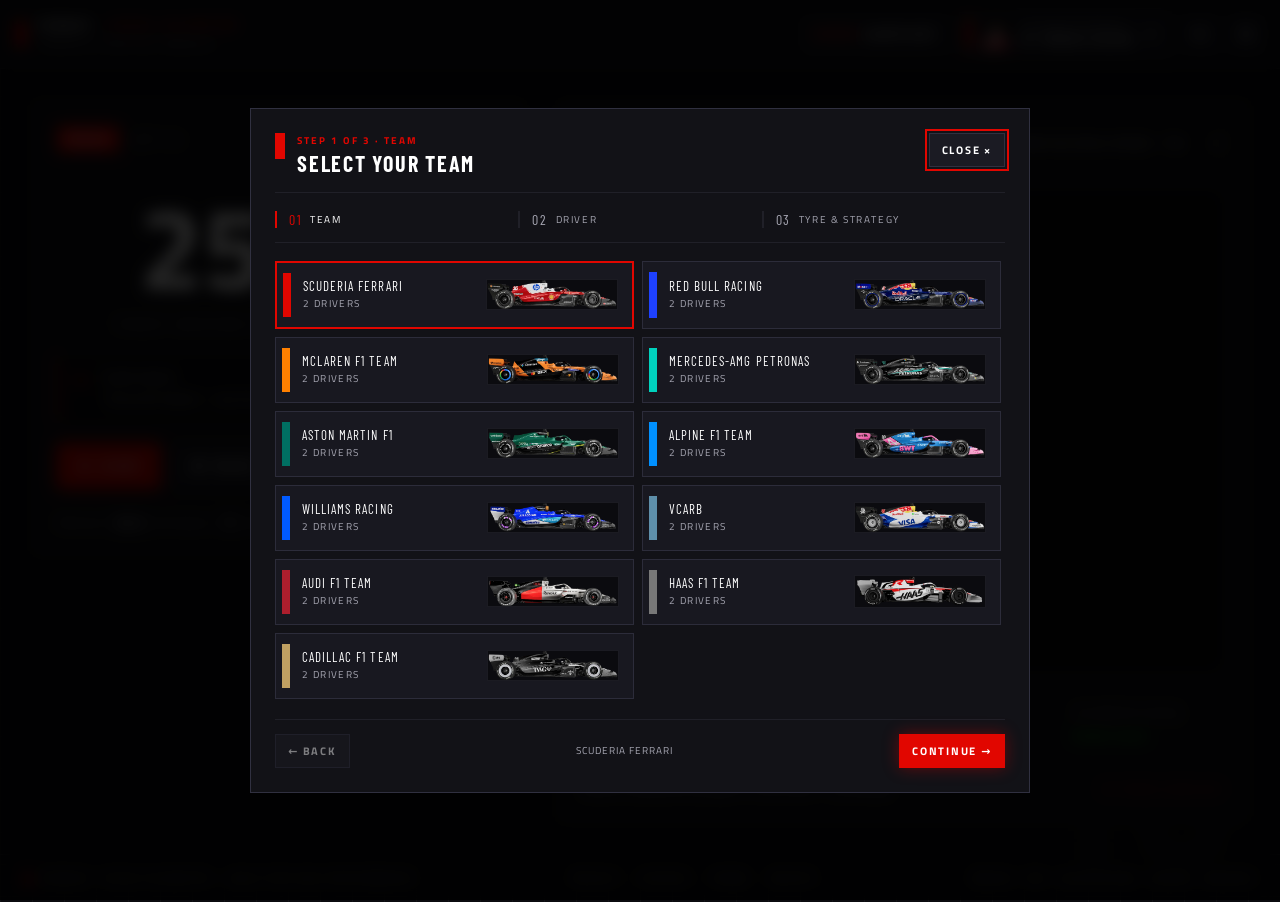
==== index.html @ 52ba5ff0 "PomoGP: F1 focus timer with real tracks, setup wizard, start lights, legal pages" ====
<!DOCTYPE html>
<html lang="en">
<head>
  <meta charset="UTF-8" />
  <meta name="viewport" content="width=device-width, initial-scale=1.0" />
  <meta name="description" content="PomoGP — Formula 1 themed Pomodoro / Focus Timer with telemetry, real circuits and team radio." />
  <meta name="theme-color" content="#0B0B0F" />
  <title>PomoGP · F1 Focus Timer</title>
  <link rel="stylesheet" href="./css/styles.css?v=7" />
  <!-- High-fidelity fallback fonts (replaced by self-hosted woff2 in /fonts when present) -->
  <link rel="preconnect" href="https://fonts.googleapis.com" />
  <link rel="preconnect" href="https://fonts.gstatic.com" crossorigin />
  <link href="https://fonts.googleapis.com/css2?family=Barlow+Condensed:wght@400;600;700&family=Titillium+Web:wght@400;600;700&display=swap" rel="stylesheet" />
</head>
<body>
  <a class="skip-link" href="#timer-display">Skip to timer</a>
  <p class="sr-only" role="status" aria-live="polite" id="live-region">Ready. Focus phase, lap 1.</p>

  <!-- ═══ PIT WALL · top bar ═══ -->
  <header class="topbar">
    <div class="brand">
      <span class="brand-bar" aria-hidden="true"></span>
      <div>
        <h1 class="wordmark">PomoGP <span aria-hidden="true">·</span> <span class="wordmark-accent">Focus Telemetry</span></h1>
        <p class="brand-sub">Timing &amp; strategy module</p>
      </div>
    </div>
    <div class="topbar-actions">
      <button id="trigger-lights-btn" class="lights-btn" title="F1 start lights sequence">
        <span class="lights-mini" aria-hidden="true"><i></i><i></i><i></i><i></i><i></i></span>
        Lights out
      </button>
      <!-- Driver chip: number, name, team -->
      <button id="open-driver-modal" class="driver-chip" title="Change setup (team, driver, tyre)" aria-haspopup="dialog">
        <span id="driver-badge-color" class="driver-chip-bar" aria-hidden="true"></span>
        <span class="driver-chip-text">
          <span id="chip-team" class="driver-chip-team">Scuderia Ferrari</span>
          <span id="chip-name" class="driver-chip-name">16 · Charles Leclerc</span>
        </span>
        <svg class="icon" viewBox="0 0 24 24" fill="none" stroke="currentColor" aria-hidden="true"><path stroke-linecap="round" stroke-linejoin="round" stroke-width="2" d="M19 9l-7 7-7-7"/></svg>
      </button>
      <button id="toggle-audio-btn" class="icon-btn" title="Sound on/off" aria-label="Toggle sound" aria-pressed="false">
        <svg id="audio-icon-on" class="icon hidden" viewBox="0 0 24 24" fill="currentColor" aria-hidden="true"><path d="M3 9v6h4l5 5V4L7 9H3zm13.5 3a4.5 4.5 0 00-2.5-4.03v8.05A4.5 4.5 0 0016.5 12zM14 3.23v2.06c2.89.86 5 3.54 5 6.71s-2.11 5.85-5 6.71v2.06c4.01-.91 7-4.49 7-8.77s-2.99-7.86-7-8.77z"/></svg>
        <svg id="audio-icon-off" class="icon" viewBox="0 0 24 24" fill="currentColor" aria-hidden="true"><path d="M16.5 12a4.5 4.5 0 00-2.5-4.03v2.21l2.45 2.45c.03-.2.05-.41.05-.63zm2.5 0c0 .94-.2 1.82-.54 2.64l1.51 1.51C20.63 14.91 21 13.5 21 12c0-4.28-2.99-7.86-7-8.77v2.06c2.89.86 5 3.54 5 6.71zM4.27 3L3 4.27 7.73 9H3v6h4l5 5v-6.73l4.25 4.25c-.67.52-1.42.93-2.25 1.18v2.06c1.38-.31 2.63-.95 3.69-1.81L19.73 21 21 19.73l-9-9L4.27 3zM12 4L9.91 6.09 12 8.18V4z"/></svg>
      </button>
      <button id="toggle-settings-btn" class="icon-btn" title="Settings" aria-label="Show or hide settings" aria-expanded="false">
        <svg class="icon" viewBox="0 0 24 24" fill="none" stroke="currentColor" aria-hidden="true"><path stroke-linecap="round" stroke-linejoin="round" stroke-width="2" d="M10.325 4.317c.426-1.756 2.924-1.756 3.35 0a1.724 1.724 0 002.573 1.066c1.543-.94 3.31.826 2.37 2.37a1.724 1.724 0 001.065 2.572c1.756.426 1.756 2.924 0 3.35a1.724 1.724 0 00-1.066 2.573c.94 1.543-.826 3.31-2.37 2.37a1.724 1.724 0 00-2.572 1.065c-.426 1.756-2.924 1.756-3.35 0a1.724 1.724 0 00-2.573-1.066c-1.543.94-3.31-.826-2.37-2.37a1.724 1.724 0 00-1.065-2.572c-1.756-.426-1.756-2.924 0-3.35a1.724 1.724 0 001.066-2.573c-.94-1.543.826-3.31 2.37-2.37.996.608 2.296.07 2.572-1.065z"/><path stroke-linecap="round" stroke-linejoin="round" stroke-width="2" d="M15 12a3 3 0 11-6 0 3 3 0 016 0z"/></svg>
      </button>
    </div>
  </header>

  <!-- ═══ Layout: 2 columns desktop, stacked on mobile ═══ -->
  <main class="layout">
    <div id="watermark-number" class="watermark" aria-hidden="true">16</div>

    <!-- ── LEFT: timer ── -->
    <section class="col-timer" aria-label="Pomodoro timer">
      <div class="card timer-card">
        <div class="timer-status">
          <div class="status-left">
            <span id="phase-badge" class="phase-badge phase-focus">Focus</span>
            <span id="lap-counter" class="lap-counter">Lap 1/4</span>
          </div>
          <div class="sectors" aria-label="Track sectors">
            <span id="sec-1" class="sector">S1</span>
            <span id="sec-2" class="sector">S2</span>
            <span id="sec-3" class="sector">S3</span>
          </div>
        </div>

        <div class="countdown-wrap">
          <!-- tabular-nums: fixed-width digits, no jitter -->
          <div id="timer-display" class="countdown" role="timer" aria-label="Time remaining" tabindex="0">25:00</div>
          <p id="session-target-desc" class="target-desc">Target: maximum concentration on track</p>
        </div>

        <div class="team-radio" aria-live="polite">
          <svg class="icon icon-pulse" viewBox="0 0 24 24" fill="none" stroke="currentColor" aria-hidden="true"><path stroke-linecap="round" stroke-linejoin="round" stroke-width="2" d="M19 11a7 7 0 01-7 7m0 0a7 7 0 01-7-7m7 7v4m0 0H8m4 0h4m-4-8a3 3 0 100-6 3 3 0 000 6z"/></svg>
          <div>
            <span class="radio-label">Team radio</span>
            <p id="team-radio-text" class="radio-text">"Focus full attack — we are on plan A."</p>
          </div>
        </div>

        <div class="actions">
          <button id="btn-start" class="btn btn-primary">
            <svg class="icon" viewBox="0 0 24 24" fill="currentColor" aria-hidden="true"><path d="M8 5v14l11-7z"/></svg>
            Start
          </button>
          <button id="btn-pause" class="btn btn-ghost">
            <svg class="icon" viewBox="0 0 24 24" fill="currentColor" aria-hidden="true"><path d="M6 19h4V5H6v14zm8-14v14h4V5h-4z"/></svg>
            Pause
          </button>
          <button id="btn-reset" class="btn btn-ghost">
            <svg class="icon" viewBox="0 0 24 24" fill="none" stroke="currentColor" aria-hidden="true"><path stroke-linecap="round" stroke-linejoin="round" stroke-width="2" d="M4 4v5h.582m15.356 2A8.001 8.001 0 004.582 9m0 0H9m11 11v-5h-.581m0 0a8.003 8.003 0 01-15.357-2m15.357 2H15"/></svg>
            Reset
          </button>
          <button id="btn-skip" class="btn btn-ghost">
            <svg class="icon" viewBox="0 0 24 24" fill="none" stroke="currentColor" aria-hidden="true"><path stroke-linecap="round" stroke-linejoin="round" stroke-width="2" d="M13 5l7 7-7 7M5 5l7 7-7 7"/></svg>
            Skip
          </button>
        </div>

        <p class="shortcuts">Shortcuts: <kbd>Space</kbd> start/pause · <kbd>R</kbd> reset · <kbd>S</kbd> skip</p>
      </div>

      <!-- Settings panel -->
      <div id="settings-panel" class="card settings" hidden>
        <div class="settings-head">
          <h2 class="settings-title"><span class="dot" aria-hidden="true"></span> Strategy setup</h2>
          <button id="close-settings-btn" class="link-btn">Close ×</button>
        </div>
        <div class="settings-grid">
          <div class="field">
            <label for="cfg-focus">Focus stint (min)</label>
            <input type="number" id="cfg-focus" min="1" max="120" step="1" value="25" />
          </div>
          <div class="field">
            <label for="cfg-short">Short pit stop (min)</label>
            <input type="number" id="cfg-short" min="1" max="60" step="1" value="5" />
          </div>
          <div class="field">
            <label for="cfg-long">Long pit stop (min)</label>
            <input type="number" id="cfg-long" min="1" max="90" step="1" value="15" />
          </div>
          <div class="field">
            <label for="cfg-laps">Laps before long pit</label>
            <input type="number" id="cfg-laps" min="1" max="12" step="1" value="4" />
          </div>
        </div>
        <div class="toggles">
          <label class="toggle"><input type="checkbox" id="cfg-autostart" checked /> Auto-start next phase</label>
          <label class="toggle"><input type="checkbox" id="cfg-notifications" /> Browser notifications at phase end</label>
          <label class="toggle"><input type="checkbox" id="cfg-radio" checked /> Real pit team radio</label>
        </div>
      </div>
    </section>

    <!-- ── RIGHT: circuit ── -->
    <section class="col-track" aria-label="Circuit map">
      <div class="card track-card">
        <div class="track-toolbar">
          <p class="telemetry-label"><span class="pulse-dot" aria-hidden="true"></span> GPS telemetry tracker</p>
          <div class="track-select-wrap">
            <label for="circuit-selector">Track</label>
            <select id="circuit-selector"></select>
          </div>
        </div>

        <div class="track-stage">
          <!-- Pit stop overlay: different look from focus -->
          <div id="pit-stop-overlay" class="overlay pit-overlay" hidden>
            <p class="pit-flag">Pit lane active · tyre change &amp; fuel</p>
            <p class="pit-title">Relax &amp; rehydrate</p>
            <p class="pit-sub">The car is up on the jacks. Release the tension.</p>
            <div class="pit-bar" aria-hidden="true"><span></span></div>
          </div>
          <!-- Session finish overlay: checkered flag -->
          <div id="finish-overlay" class="overlay finish-overlay" hidden role="alert">
            <div class="checker" aria-hidden="true"></div>
            <p class="finish-title">P1 · Session complete</p>
            <p class="finish-sub">Qualifying pace. Next stint whenever you're ready.</p>
            <button id="btn-close-finish" class="btn btn-light">Next session</button>
          </div>

          <svg id="circuit-svg" viewBox="0 0 1000 600" role="img" aria-label="Circuit map with progress">
            <defs>
              <pattern id="checkered-finish" width="12" height="12" patternUnits="userSpaceOnUse">
                <rect width="6" height="6" fill="#fff"/><rect x="6" width="6" height="6" fill="#000"/>
                <rect y="6" width="6" height="6" fill="#000"/><rect x="6" y="6" width="6" height="6" fill="#fff"/>
              </pattern>
            </defs>
            <!-- White base, red glow (filter-free), red progress on top -->
            <path id="track-base" d="" stroke="#fff" stroke-width="14" stroke-linecap="round" stroke-linejoin="round" opacity="0.3" fill="none"/>
            <path id="track-glow" d="" stroke="#E10600" stroke-width="26" stroke-linecap="round" stroke-linejoin="round" fill="none" opacity="0.22"/>
            <path id="track-progress" class="track-active" d="" stroke="#E10600" stroke-width="14" stroke-linecap="round" stroke-linejoin="round" fill="none"/>
            <!-- Sector ticks at 1/3 and 2/3 + start -->
            <g id="sector-ticks" stroke="#8E8E9B" stroke-width="4" stroke-linecap="round">
              <line id="tick-s1" x1="0" y1="0" x2="0" y2="0"/>
              <line id="tick-s2" x1="0" y1="0" x2="0" y2="0"/>
            </g>
            <circle id="finish-anchor" r="10" fill="url(#checkered-finish)" stroke="#fff" stroke-width="2" cx="0" cy="0"/>
            <!-- Car: head of the red part via getPointAtLength -->
            <g id="car-marker">
              <circle id="car-dot-outer" r="13" fill="#E10600" opacity="0.35"/>
              <circle id="car-dot-core" class="car-dot" r="7" fill="#fff" stroke="#E10600" stroke-width="3"/>
            </g>
          </svg>
        </div>

        <dl class="track-stats">
          <div><dt>Circuit</dt><dd id="stat-track-name">Monza</dd></div>
          <div><dt>Country / length</dt><dd id="stat-track-meta">—</dd></div>
          <div><dt>Lap progress</dt><dd id="stat-completion">0.0%</dd></div>
          <div><dt>Telemetry status</dt><dd id="stat-delta" class="status-ok">Green track</dd></div>
        </dl>
        <p class="sr-only" id="sr-progress" role="status">Completion 0 percent</p>

        <p class="dataset-note"><span>Dataset: real geometry bacinger/f1-circuits (MIT) — see README</span><span class="dataset-flag">FIA timing compliant</span></p>
      </div>
    </section>
  </main>

  <footer class="footer">
    <p><span class="dot" aria-hidden="true"></span> PomoGP · Focus telemetry — built for high performance</p>
    <p class="footer-links">
      <a href="./privacy.html">Privacy</a> ·
      <a href="./cookies.html">Cookies</a> ·
      <a href="./terms.html">Terms</a> ·
      <a href="./credits.html">Credits</a>
    </p>
    <p class="footer-tracks">Monza · Spa · Silverstone · Suzuka · Monaco</p>
  </footer>

  <!-- ═══ F1 START LIGHTS gantry (auto-closes on lights out) ═══ -->
  <div id="lights-overlay" class="lights-overlay" hidden role="alertdialog" aria-label="Formula 1 start lights sequence">
    <div class="lights-box">
      <div class="lights-topbar">
        <p><span class="pulse-dot" aria-hidden="true"></span> FIA start procedure · sequence in progress</p>
        <p class="lights-live">Grid formation locked</p>
      </div>
      <p class="lights-eyebrow">Standby for grid lights</p>
      <h2 id="lights-heading" class="lights-heading">Get ready for the start</h2>
      <div class="lights-gantry">
        <div class="lights-row" id="lights-row"></div>
        <div class="lights-meta">
          <span id="lights-counter">Grid lights: 0 / 5 on</span>
          <span>Race telemetry director</span>
        </div>
      </div>
      <p id="lights-banner" class="lights-banner" hidden>Lights out and away we go!</p>
      <div class="lights-actions">
        <button id="btn-lights-skip" class="btn btn-ghost btn-sm">Instant start (skip)</button>
        <button id="btn-lights-abort" class="btn btn-ghost btn-sm">Abort (ESC)</button>
      </div>
    </div>
  </div>

  <!-- ═══ SETUP WIZARD · first run (Team → Driver → Tyre & Strategy) ═══ -->
  <dialog id="setup-modal" class="setup-modal" aria-labelledby="setup-title">
    <div class="modal-box setup-box">
      <div class="modal-head">
        <div class="modal-heading">
          <span class="brand-bar" aria-hidden="true"></span>
          <div>
            <p class="modal-eyebrow" id="setup-step-label">Step 1 of 3 · Team</p>
            <h2 id="setup-title" class="modal-title">Select your team</h2>
          </div>
        </div>
        <button id="setup-close" class="btn btn-ghost btn-sm">Close ×</button>
      </div>

      <ol class="setup-steps" aria-label="Setup progress">
        <li data-dot="1" class="current"><span>01</span> Team</li>
        <li data-dot="2"><span>02</span> Driver</li>
        <li data-dot="3"><span>03</span> Tyre &amp; strategy</li>
      </ol>

      <!-- STEP 1 · TEAM -->
      <section data-panel="1" aria-label="Select team">
        <div id="teams-grid" class="teams-grid"></div>
      </section>

      <!-- STEP 2 · DRIVER (horizontal slideshow) -->
      <section data-panel="2" aria-label="Select driver" hidden>
        <p class="panel-hint" id="driver-team-hint">Scuderia Ferrari</p>
        <div class="carousel-wrap">
          <button id="car-prev" class="car-nav" aria-label="Previous driver">‹</button>
          <div id="driver-carousel" class="carousel"></div>
          <button id="car-next" class="car-nav" aria-label="Next driver">›</button>
        </div>
      </section>

      <!-- STEP 3 · TYRE COMPOUND + STRATEGY -->
      <section data-panel="3" aria-label="Select tyre compound and strategy" hidden>
        <p class="panel-hint">Tyre compound — select your focus intensity</p>
        <div class="compounds" id="compound-grid" role="radiogroup" aria-label="Tyre compound">
          <button class="compound-card" data-compound="soft" role="radio" aria-checked="false">
            <svg class="tyre-svg" viewBox="0 0 120 120" aria-hidden="true">
              <circle cx="60" cy="60" r="55" fill="#141419" stroke="#2c2c36" stroke-width="2"/>
              <circle cx="60" cy="60" r="47" fill="none" stroke="#2a2a33" stroke-width="5" stroke-dasharray="3 4"/>
              <circle cx="60" cy="60" r="38" fill="none" stroke="#E8002D" stroke-width="7"/>
              <circle cx="60" cy="60" r="27" fill="#0b0b0f" stroke="#3d3d48" stroke-width="3"/>
              <g stroke="#3d3d48" stroke-width="4" stroke-linecap="round">
                <line x1="60" y1="38" x2="60" y2="48"/><line x1="60" y1="72" x2="60" y2="82"/>
                <line x1="38" y1="60" x2="48" y2="60"/><line x1="72" y1="60" x2="82" y2="60"/>
              </g>
              <circle cx="60" cy="60" r="7" fill="#1c1c22" stroke="#55555f" stroke-width="2"/>
            </svg>
            <span class="compound-code">S</span>
            <span class="compound-name">Soft</span>
            <span class="compound-spec">15 min focus · 3 min break</span>
            <span class="compound-desc">High grip, burns fast</span>
          </button>
          <button class="compound-card" data-compound="medium" role="radio" aria-checked="false">
            <svg class="tyre-svg" viewBox="0 0 120 120" aria-hidden="true">
              <circle cx="60" cy="60" r="55" fill="#141419" stroke="#2c2c36" stroke-width="2"/>
              <circle cx="60" cy="60" r="47" fill="none" stroke="#2a2a33" stroke-width="5" stroke-dasharray="3 4"/>
              <circle cx="60" cy="60" r="38" fill="none" stroke="#FFD200" stroke-width="7"/>
              <circle cx="60" cy="60" r="27" fill="#0b0b0f" stroke="#3d3d48" stroke-width="3"/>
              <g stroke="#3d3d48" stroke-width="4" stroke-linecap="round">
                <line x1="60" y1="38" x2="60" y2="48"/><line x1="60" y1="72" x2="60" y2="82"/>
                <line x1="38" y1="60" x2="48" y2="60"/><line x1="72" y1="60" x2="82" y2="60"/>
              </g>
              <circle cx="60" cy="60" r="7" fill="#1c1c22" stroke="#55555f" stroke-width="2"/>
            </svg>
            <span class="compound-code">M</span>
            <span class="compound-name">Medium</span>
            <span class="compound-spec">25 min focus · 5 min break</span>
            <span class="compound-desc">Balanced performance</span>
          </button>
          <button class="compound-card" data-compound="hard" role="radio" aria-checked="false">
            <svg class="tyre-svg" viewBox="0 0 120 120" aria-hidden="true">
              <circle cx="60" cy="60" r="55" fill="#141419" stroke="#2c2c36" stroke-width="2"/>
              <circle cx="60" cy="60" r="47" fill="none" stroke="#2a2a33" stroke-width="5" stroke-dasharray="3 4"/>
              <circle cx="60" cy="60" r="38" fill="none" stroke="#FFFFFF" stroke-width="7"/>
              <circle cx="60" cy="60" r="27" fill="#0b0b0f" stroke="#3d3d48" stroke-width="3"/>
              <g stroke="#3d3d48" stroke-width="4" stroke-linecap="round">
                <line x1="60" y1="38" x2="60" y2="48"/><line x1="60" y1="72" x2="60" y2="82"/>
                <line x1="38" y1="60" x2="48" y2="60"/><line x1="72" y1="60" x2="82" y2="60"/>
              </g>
              <circle cx="60" cy="60" r="7" fill="#1c1c22" stroke="#55555f" stroke-width="2"/>
            </svg>
            <span class="compound-code">H</span>
            <span class="compound-name">Hard</span>
            <span class="compound-spec">45 min focus · 10 min break</span>
            <span class="compound-desc">Built for the long race</span>
          </button>
          <button class="compound-card compound-custom" data-compound="custom" role="radio" aria-checked="false">
            <span class="compound-code">C</span>
            <span class="compound-name">Custom</span>
            <span class="compound-spec">Your own timings</span>
            <span class="compound-desc">Open the garage popup</span>
          </button>
        </div>

        <fieldset id="custom-fields" class="custom-fields" hidden>
          <legend>Custom timings (minutes)</legend>
          <div class="field"><label for="sw-cfocus">Focus</label><input type="number" id="sw-cfocus" min="1" max="180" value="25" /></div>
          <div class="field"><label for="sw-cshort">Short pit</label><input type="number" id="sw-cshort" min="1" max="60" value="5" /></div>
          <div class="field"><label for="sw-clong">Long pit</label><input type="number" id="sw-clong" min="1" max="90" value="15" /></div>
        </fieldset>

        <fieldset class="strategy-fields">
          <legend>Race strategy — laps &amp; pits, as many as you want</legend>
          <div class="field"><label for="sw-laps">Laps before long pit</label><input type="number" id="sw-laps" min="1" max="12" value="4" /></div>
          <div class="field"><label for="sw-short">Short pit (min)</label><input type="number" id="sw-short" min="1" max="60" value="5" /></div>
          <div class="field"><label for="sw-long">Long pit (min)</label><input type="number" id="sw-long" min="1" max="90" value="15" /></div>
        </fieldset>
      </section>

      <div class="setup-foot">
        <button id="setup-back" class="btn btn-ghost btn-sm" disabled>← Back</button>
        <span class="setup-foot-hint" id="setup-hint">Pick a team to continue</span>
        <button id="setup-next" class="btn btn-primary btn-sm" disabled>Continue →</button>
      </div>
    </div>
  </dialog>

  <script src="./js/app.js?v=12" defer></script>
</body>
</html>
---- css/styles.css ----
/* ══════════════════════════════════════════════════════════════
   PomoGP · Design System
   Font F1 ufficiale:  "Formula1 Display" (f1experiences.com)
   Font Ferrari:       "FerrariSans" (ferrari.com)
   Entrambi self-hosted in /fonts (woff2, font-display: swap).
   Sotto: fallback Titillium Web / Barlow Condensed / system-ui.
   ══════════════════════════════════════════════════════════════ */
@font-face {
  font-family: 'Formula1 Display';
  src: url('../fonts/Formula1-Display-Regular.woff2') format('woff2');
  font-weight: 400; font-style: normal; font-display: swap;
}
@font-face {
  font-family: 'Formula1 Display';
  src: url('../fonts/Formula1-Display-Bold.woff2') format('woff2');
  font-weight: 700; font-style: normal; font-display: swap;
}
@font-face {
  font-family: 'FerrariSans';
  src: url('../fonts/FerrariSans-Regular.woff2') format('woff2');
  font-weight: 400; font-style: normal; font-display: swap;
}
@font-face {
  font-family: 'FerrariSans';
  src: url('../fonts/FerrariSans-Medium.woff2') format('woff2');
  font-weight: 500; font-style: normal; font-display: swap;
}

:root {
  --f1-red: #E10600;
  --rosso-corsa: #DA291C;
  --void: #0B0B0F;
  --night: #121217;
  --graphite: #202028;
  --graphite-2: #303040;
  --line: #282834;
  --text: #FFFFFF;
  --dim: #A7A7B3; /* schiarito rispetto a #8E8E9B per contrasto AA su #121217 */
  --pit-yellow: #FFF500;
  --sector-green: #00E700;
  --font-f1: 'Formula1 Display', 'Titillium Web', 'Barlow Condensed', system-ui, sans-serif;
  --font-ferrari: 'FerrariSans', 'Barlow Condensed', -apple-system, 'Segoe UI', sans-serif;
  --font-nums: 'Formula1 Display', 'Titillium Web', ui-monospace, 'SF Mono', Menlo, monospace;
  --radius: 0px; /* geometria netta Ferrari: tutto a 0px */
  --t: 220ms;
}

* { box-sizing: border-box; }
html { -webkit-text-size-adjust: 100%; }
body {
  margin: 0;
  background: var(--void);
  background-image:
    linear-gradient(to right, rgba(255,255,255,.028) 1px, transparent 1px),
    linear-gradient(to bottom, rgba(255,255,255,.028) 1px, transparent 1px);
  background-size: 32px 32px;
  color: var(--text);
  font-family: var(--font-f1);
  letter-spacing: .04em;
  min-height: 100vh;
  display: flex;
  flex-direction: column;
}
::selection { background: var(--f1-red); color: #fff; }

.sr-only {
  position: absolute; width: 1px; height: 1px; padding: 0; margin: -1px;
  overflow: hidden; clip: rect(0 0 0 0); white-space: nowrap; border: 0;
}
.skip-link {
  position: absolute; left: 12px; top: -48px; z-index: 100;
  background: var(--f1-red); color: #fff; padding: 10px 16px;
  font-size: 12px; text-transform: uppercase; letter-spacing: .12em; text-decoration: none;
  transition: top var(--t);
}
.skip-link:focus { top: 12px; }
.hidden { display: none !important; }
.icon { width: 16px; height: 16px; flex: none; }
.icon-pulse { color: var(--f1-red); animation: pulse 1.6s ease-in-out infinite; }
@keyframes pulse { 50% { opacity: .35; } }

/* ── Topbar ── */
.topbar {
  position: sticky; top: 0; z-index: 30;
  display: flex; align-items: center; justify-content: space-between; gap: 12px;
  padding: 12px 16px;
  background: rgba(18,18,23,.92);
  backdrop-filter: blur(8px);
  border-bottom: 1px solid var(--graphite);
}
.brand { display: flex; align-items: center; gap: 12px; }
.brand-bar { display: block; width: 10px; height: 26px; background: var(--f1-red); }
.wordmark {
  margin: 0; font-family: var(--font-ferrari); font-weight: 500;
  font-size: 14px; letter-spacing: .2em; text-transform: uppercase;
}
.wordmark-accent { color: var(--f1-red); }
.brand-sub { margin: 2px 0 0; font-size: 10px; letter-spacing: .22em; text-transform: uppercase; color: var(--dim); }
.topbar-actions { display: flex; align-items: center; gap: 10px; }

/* Chip pilota */
.driver-chip {
  display: flex; align-items: center; gap: 10px;
  background: #181820; border: 1px solid var(--graphite-2); border-radius: var(--radius);
  color: var(--text); padding: 6px 12px 6px 6px; cursor: pointer;
  transition: border-color var(--t), background var(--t);
  font-family: inherit;
}
.driver-chip:hover { border-color: var(--f1-red); background: var(--graphite); }
.driver-chip-bar { width: 6px; height: 30px; background: var(--f1-red); }
.driver-chip-text { display: flex; flex-direction: column; align-items: flex-start; line-height: 1.25; }
.driver-chip-team { font-size: 9px; letter-spacing: .18em; text-transform: uppercase; color: var(--dim); }
.driver-chip-name { font-family: var(--font-ferrari); font-size: 12px; font-weight: 500; letter-spacing: .1em; text-transform: uppercase; }

.icon-btn {
  display: inline-flex; align-items: center; justify-content: center;
  width: 36px; height: 36px;
  background: #181820; border: 1px solid var(--graphite-2); border-radius: var(--radius);
  color: var(--dim); cursor: pointer;
  transition: color var(--t), background var(--t), border-color var(--t);
}
.icon-btn:hover { color: #fff; background: var(--graphite); border-color: var(--f1-red); }

/* ── Layout 2 colonne ── */
.layout {
  position: relative;
  width: 100%; max-width: 1600px; margin: 0 auto;
  padding: 16px;
  display: grid; grid-template-columns: 1fr; gap: 24px;
  align-items: start; flex: 1;
}
@media (min-width: 1024px) {
  .layout { grid-template-columns: 5fr 7fr; padding: 32px; gap: 32px; }
}
@media (max-width: 767px) {
  .col-timer { order: 1; } .col-track { order: 2; }
  .countdown { font-size: clamp(64px, 22vw, 96px) !important; }
}

/* Filigrana numero pilota */
.watermark {
  position: fixed; right: 40px; bottom: 8px; z-index: 0;
  font-family: var(--font-ferrari); font-weight: 500;
  font-size: clamp(140px, 22vw, 280px); line-height: 1;
  color: rgba(255,255,255,.032); user-select: none; pointer-events: none;
}

.col-timer, .col-track { display: flex; flex-direction: column; gap: 24px; z-index: 1; min-width: 0; }

.card {
  background: var(--night);
  border: 1px solid var(--graphite);
  border-radius: var(--radius);
  padding: 24px;
}

/* ── Timer ── */
.timer-status {
  display: flex; align-items: center; justify-content: space-between; gap: 12px; flex-wrap: wrap;
  border-bottom: 1px solid var(--graphite);
  padding-bottom: 16px; margin-bottom: 8px;
}
.status-left { display: flex; align-items: center; gap: 12px; }
.phase-badge {
  font-size: 11px; font-weight: 700; letter-spacing: .18em; text-transform: uppercase;
  padding: 5px 10px; border-radius: var(--radius);
  background: var(--f1-red); color: #fff;
}
.phase-badge.phase-pit { background: var(--pit-yellow); color: #000; }
.lap-counter { font-size: 11px; letter-spacing: .18em; color: var(--dim); text-transform: uppercase; }
.sectors { display: flex; gap: 6px; }
.sector {
  font-size: 10px; font-weight: 700; padding: 3px 8px;
  background: var(--graphite); color: var(--dim);
  clip-path: polygon(0 0, calc(100% - 7px) 0, 100% 100%, 0 100%);
  transition: background var(--t), color var(--t);
}
.sector.lit { background: var(--sector-green); color: #000; }

.countdown-wrap { text-align: center; padding: 12px 0 4px; }
.countdown {
  font-family: var(--font-nums);
  font-variant-numeric: tabular-nums; /* larghezza fissa: niente saltelli */
  font-size: clamp(72px, 9vw, 132px);
  font-weight: 700; line-height: 1; letter-spacing: -.01em;
  user-select: none;
}
.target-desc { margin: 12px 0 0; font-size: 11px; letter-spacing: .25em; text-transform: uppercase; color: var(--dim); }

.team-radio {
  display: flex; gap: 12px; align-items: flex-start;
  background: var(--void); border-left: 2px solid var(--f1-red);
  padding: 14px; margin-top: 20px;
}
.radio-label { display: block; font-size: 10px; font-weight: 700; letter-spacing: .2em; text-transform: uppercase; color: var(--dim); }
.radio-text { margin: 4px 0 0; font-size: 12px; font-style: italic; color: #D8D8DE; }

.actions { display: grid; grid-template-columns: 1fr 1fr; gap: 10px; margin-top: 22px; }
@media (min-width: 560px) { .actions { grid-template-columns: repeat(4, 1fr); } }
.btn {
  display: inline-flex; align-items: center; justify-content: center; gap: 8px;
  font-family: var(--font-f1); font-size: 11px; font-weight: 700;
  letter-spacing: .16em; text-transform: uppercase;
  padding: 13px 12px; border-radius: var(--radius); cursor: pointer;
  border: 1px solid transparent;
  transition: background var(--t), color var(--t), border-color var(--t), transform 120ms;
}
.btn:active { transform: scale(.96); }
.btn-primary { background: var(--f1-red); color: #fff; box-shadow: 0 0 16px rgba(225,6,0,.38); grid-column: span 2; }
@media (min-width: 560px) { .btn-primary { grid-column: span 1; } }
.btn-primary:hover { background: #B50500; }
.btn-ghost { background: #1B1B23; color: var(--text); border-color: var(--graphite-2); }
.btn-ghost:hover { background: #262633; border-color: var(--f1-red); }
.btn-light { background: #fff; color: #000; }
.btn-light:hover { background: var(--f1-red); color: #fff; }
.btn-sm { padding: 8px 12px; }
.btn[disabled] { opacity: .45; cursor: not-allowed; }
.link-btn { background: none; border: 0; color: var(--dim); font: inherit; font-size: 11px; letter-spacing: .14em; text-transform: uppercase; cursor: pointer; }
.link-btn:hover { color: #fff; }
.shortcuts { margin: 14px 0 0; padding-top: 12px; border-top: 1px solid var(--graphite); font-size: 10px; letter-spacing: .08em; color: var(--dim); }
kbd { background: var(--graphite); color: #fff; padding: 2px 6px; font-family: inherit; border-radius: 2px; }

/* ── Settings ── */
.settings-head { display: flex; align-items: center; justify-content: space-between; border-bottom: 1px solid var(--graphite); padding-bottom: 12px; margin-bottom: 16px; }
.settings-title { margin: 0; font-family: var(--font-ferrari); font-size: 12px; letter-spacing: .18em; text-transform: uppercase; display: flex; align-items: center; gap: 8px; }
.dot { width: 8px; height: 8px; background: var(--f1-red); display: inline-block; }
.settings-grid { display: grid; grid-template-columns: 1fr 1fr; gap: 14px; }
.field label { display: block; font-size: 10px; letter-spacing: .14em; text-transform: uppercase; color: var(--dim); margin-bottom: 6px; }
.field input {
  width: 100%; background: var(--void); border: 1px solid var(--graphite-2);
  color: #fff; padding: 9px 10px; font: inherit; font-size: 14px; border-radius: var(--radius);
}
.field input:focus-visible { outline: 2px solid var(--f1-red); outline-offset: 1px; border-color: var(--f1-red); }
.toggles { display: flex; flex-direction: column; gap: 10px; margin-top: 16px; padding-top: 14px; border-top: 1px solid var(--graphite); }
.toggle { display: flex; align-items: center; gap: 10px; font-size: 12px; color: var(--dim); cursor: pointer; }
.toggle:hover { color: #fff; }
.toggle input { accent-color: var(--f1-red); width: 16px; height: 16px; }

/* ── Track ── */
.track-toolbar { display: flex; align-items: center; justify-content: space-between; gap: 12px; flex-wrap: wrap; border-bottom: 1px solid var(--graphite); padding-bottom: 14px; margin-bottom: 16px; }
.telemetry-label { margin: 0; font-size: 11px; letter-spacing: .16em; text-transform: uppercase; color: var(--dim); display: flex; align-items: center; gap: 8px; }
.pulse-dot { width: 8px; height: 8px; border-radius: 50%; background: var(--sector-green); animation: pulse 1.6s infinite; }
.track-select-wrap { display: flex; align-items: center; gap: 8px; font-size: 11px; color: var(--dim); text-transform: uppercase; letter-spacing: .1em; }
select {
  background: var(--void); color: #fff; border: 1px solid var(--graphite-2);
  font: inherit; font-size: 11px; letter-spacing: .06em; text-transform: uppercase;
  padding: 7px 10px; border-radius: var(--radius); cursor: pointer; max-width: 260px;
}
select:hover { border-color: var(--f1-red); }

.track-stage { position: relative; background: #070709; border: 1px solid #1B1B22; aspect-ratio: 4/3; max-height: 480px; display: flex; }
#circuit-svg { width: 100%; height: 100%; transform: translateZ(0); }
.track-active {
  /* NIENTE filter/transition qui: a 60fps costano più del rendering stesso.
     Il glow è un secondo path senza filtri (vedi #track-glow). */
  filter: none;
}
.car-dot { filter: drop-shadow(0 0 6px rgba(225, 6, 0, 0.8)); }
#finish-anchor { transition: cx var(--t), cy var(--t); }

.overlay { position: absolute; inset: 0; z-index: 5; display: flex; flex-direction: column; align-items: center; justify-content: center; gap: 10px; text-align: center; padding: 24px; }
.overlay[hidden] { display: none !important; }
.pit-overlay { background: rgba(11,11,15,.9); }
.pit-flag { margin: 0; background: var(--pit-yellow); color: #000; font-size: 11px; font-weight: 700; letter-spacing: .16em; text-transform: uppercase; padding: 6px 12px; }
.pit-title { margin: 0; font-family: var(--font-ferrari); font-size: clamp(22px, 4vw, 34px); letter-spacing: .1em; text-transform: uppercase; }
.pit-sub { margin: 0; font-size: 11px; color: var(--dim); }
.pit-bar { width: 192px; height: 4px; background: var(--graphite); overflow: hidden; }
.pit-bar span { display: block; width: 100%; height: 100%; background: var(--pit-yellow); animation: pulse 1.2s infinite; }

.finish-overlay { background: rgba(11,11,15,.95); z-index: 6; }
.checker {
  width: 96px; height: 48px; border: 2px solid #fff;
  background: repeating-conic-gradient(#fff 0% 25%, #111 0% 50%) 50% / 12px 12px;
  animation: wave 1s ease-in-out infinite alternate;
}
@keyframes wave { to { transform: skewX(-6deg) scale(1.03); } }
.finish-title { margin: 0; font-family: var(--font-ferrari); font-size: clamp(26px, 5vw, 44px); letter-spacing: .12em; text-transform: uppercase; color: var(--f1-red); }
.finish-sub { margin: 0 0 8px; font-size: 12px; color: #D8D8DE; font-style: italic; }

.track-stats { display: grid; grid-template-columns: 1fr 1fr; gap: 14px; margin: 18px 0 0; padding: 16px 0 0; border-top: 1px solid var(--graphite); }
@media (min-width: 560px) { .track-stats { grid-template-columns: repeat(4, 1fr); } }
.track-stats dt { font-size: 10px; letter-spacing: .14em; text-transform: uppercase; color: var(--dim); }
.track-stats dd { margin: 4px 0 0; font-size: 13px; font-weight: 600; }
#stat-track-name { font-family: var(--font-ferrari); text-transform: uppercase; letter-spacing: .06em; }
#stat-completion { color: var(--f1-red); font-variant-numeric: tabular-nums; }
.status-ok { color: var(--sector-green); }
.status-warn { color: var(--pit-yellow); }
.status-pit { color: var(--pit-yellow); }
.dataset-note { display: flex; justify-content: space-between; gap: 8px; flex-wrap: wrap; margin: 14px 0 0; padding-top: 10px; border-top: 1px solid #181820; font-size: 10px; color: var(--dim); }
.dataset-flag { color: var(--f1-red); letter-spacing: .12em; text-transform: uppercase; }

/* ── Footer ── */
.footer {
  display: flex; justify-content: space-between; gap: 12px; flex-wrap: wrap;
  border-top: 1px solid var(--graphite); padding: 16px 24px;
  font-size: 10px; letter-spacing: .18em; text-transform: uppercase; color: var(--dim);
}
.footer p { margin: 0; display: flex; align-items: center; gap: 8px; }

/* ── Driver modal ── */
dialog { border: 0; padding: 0; background: transparent; }
dialog::backdrop { background: rgba(0,0,0,.85); backdrop-filter: blur(8px); }
.driver-modal { width: min(720px, calc(100vw - 32px)); margin: auto; }
.modal-box { background: var(--night); border: 1px solid var(--graphite-2); padding: 24px; color: var(--text); }
.modal-head { display: flex; align-items: flex-start; justify-content: space-between; gap: 12px; border-bottom: 1px solid var(--graphite); padding-bottom: 16px; margin-bottom: 18px; }
.modal-heading { display: flex; gap: 12px; align-items: flex-start; }
.modal-eyebrow { margin: 0; font-size: 10px; letter-spacing: .2em; text-transform: uppercase; color: var(--f1-red); font-weight: 700; }
.modal-title { margin: 2px 0 0; font-family: var(--font-ferrari); font-size: 22px; letter-spacing: .08em; text-transform: uppercase; }
.drivers-grid { display: grid; grid-template-columns: 1fr; gap: 10px; max-height: 56vh; overflow: auto; padding-right: 4px; }
@media (min-width: 560px) { .drivers-grid { grid-template-columns: 1fr 1fr; } }
.driver-card {
  display: flex; align-items: center; justify-content: space-between; gap: 10px; text-align: left;
  background: #181820; border: 1px solid #2C2C3A; border-radius: var(--radius);
  padding: 12px 14px; color: var(--text); cursor: pointer; font-family: inherit;
  transition: background var(--t), border-color var(--t);
  width: 100%;
}
.driver-card:hover { background: var(--graphite); }
.driver-card[aria-pressed="true"] { border-color: var(--f1-red); border-width: 2px; }
.driver-card-main { display: flex; align-items: center; gap: 12px; min-width: 0; }
.driver-num { font-family: var(--font-ferrari); font-size: 26px; font-weight: 500; color: var(--dim); min-width: 36px; text-align: center; }
.driver-card[aria-pressed="true"] .driver-num { color: #fff; }
.driver-name { display: block; font-family: var(--font-ferrari); font-size: 12px; letter-spacing: .08em; text-transform: uppercase; }
.driver-team { display: block; font-size: 10px; letter-spacing: .12em; text-transform: uppercase; color: var(--dim); margin-top: 2px; }
.driver-dot { width: 12px; height: 12px; flex: none; border: 1px solid rgba(255,255,255,.25); }
.modal-foot { display: flex; justify-content: space-between; margin: 16px 0 0; padding-top: 12px; border-top: 1px solid var(--graphite); font-size: 10px; letter-spacing: .1em; text-transform: uppercase; color: var(--dim); }

/* Focus visibile tastiera */
:focus-visible { outline: 2px solid var(--f1-red); outline-offset: 2px; }

/* Rispetta prefers-reduced-motion */
@media (prefers-reduced-motion: reduce) {
  *, *::before, *::after { animation-duration: .01ms !important; animation-iteration-count: 1 !important; transition-duration: .01ms !important; }
}

/* ═══ Setup wizard (Team → Driver → Tyre & Strategy) ═══ */
.setup-modal { width: min(780px, calc(100vw - 32px)); margin: auto; }
.setup-box { padding: 24px; max-height: 88vh; overflow: auto; }
.setup-steps { display: flex; gap: 0; list-style: none; margin: 0 0 18px; padding: 0 0 14px; border-bottom: 1px solid var(--graphite); }
.setup-steps li { flex: 1; display: flex; align-items: center; gap: 8px; font-size: 10px; letter-spacing: .16em; text-transform: uppercase; color: var(--dim); padding-left: 12px; border-left: 2px solid var(--graphite); }
.setup-steps li span { font-family: var(--font-ferrari); font-size: 14px; color: var(--dim); }
.setup-steps li.current { color: #fff; border-left-color: var(--f1-red); }
.setup-steps li.current span { color: var(--f1-red); }
.setup-steps li.done { border-left-color: var(--sector-green); }
.setup-steps li.done span { color: var(--sector-green); }
.panel-hint { margin: 0 0 14px; font-size: 11px; letter-spacing: .2em; text-transform: uppercase; color: var(--f1-red); font-weight: 700; }

/* Step 1 · teams */
.teams-grid { display: grid; grid-template-columns: 1fr; gap: 8px; max-height: 52vh; overflow: auto; padding-right: 4px; }
@media (min-width: 560px) { .teams-grid { grid-template-columns: 1fr 1fr; } }
.team-card { display: flex; align-items: center; gap: 12px; background: #181820; border: 1px solid #2C2C3A; border-radius: var(--radius); padding: 10px 14px 10px 6px; color: var(--text); cursor: pointer; font-family: inherit; text-align: left; width: 100%; transition: background var(--t), border-color var(--t); }
.team-card:hover { background: var(--graphite); }
.team-card[aria-pressed="true"] { border-color: var(--f1-red); border-width: 2px; }
.team-swatch { width: 8px; align-self: stretch; min-height: 44px; }
.team-name { display: block; font-family: var(--font-ferrari); font-size: 13px; letter-spacing: .08em; text-transform: uppercase; }
.team-count { display: block; font-size: 10px; letter-spacing: .14em; text-transform: uppercase; color: var(--dim); margin-top: 2px; }

/* Step 2 · driver carousel */
.carousel-wrap { display: flex; align-items: stretch; gap: 8px; }
.carousel { display: flex; gap: 10px; overflow-x: auto; scroll-snap-type: x mandatory; padding: 4px 2px 10px; flex: 1; scrollbar-width: thin; }
.driver-slide { scroll-snap-align: center; flex: 0 0 200px; background: #181820; border: 1px solid #2C2C3A; border-radius: var(--radius); padding: 18px 14px; color: var(--text); cursor: pointer; font-family: inherit; text-align: center; transition: border-color var(--t), background var(--t), transform var(--t); }
.driver-slide:hover { background: var(--graphite); }
.driver-slide[aria-pressed="true"] { border-color: var(--f1-red); border-width: 2px; background: #1e1e28; }
.driver-slide-num { display: block; font-family: var(--font-ferrari); font-size: 56px; font-weight: 500; line-height: 1; }
.driver-slide-name { display: block; margin-top: 8px; font-family: var(--font-ferrari); font-size: 12px; letter-spacing: .08em; text-transform: uppercase; }
.driver-slide-team { display: block; margin-top: 4px; font-size: 9px; letter-spacing: .14em; text-transform: uppercase; color: var(--dim); }
.driver-slide-dot { display: block; width: 10px; height: 10px; margin: 10px auto 0; }
.car-nav { flex: none; width: 40px; background: #181820; border: 1px solid var(--graphite-2); border-radius: var(--radius); color: var(--text); font-size: 22px; cursor: pointer; transition: border-color var(--t), background var(--t); }
.car-nav:hover { border-color: var(--f1-red); background: var(--graphite); }

/* Step 3 · compounds */
.compounds { display: grid; grid-template-columns: repeat(2, 1fr); gap: 10px; }
@media (min-width: 640px) { .compounds { grid-template-columns: repeat(4, 1fr); } }
.compound-card { display: flex; flex-direction: column; align-items: center; gap: 4px; background: #181820; border: 1px solid #2C2C3A; border-radius: var(--radius); padding: 14px 10px; color: var(--text); cursor: pointer; font-family: inherit; text-align: center; transition: border-color var(--t), background var(--t); }
.compound-card:hover { background: var(--graphite); }
.compound-card[aria-checked="true"] { border-color: var(--f1-red); border-width: 2px; background: #1e1e28; }
.compound-custom { justify-content: center; min-height: 100%; }
.tyre-svg { width: 84px; height: 84px; }
.compound-code { font-family: var(--font-ferrari); font-size: 20px; font-weight: 500; }
.compound-name { font-size: 11px; font-weight: 700; letter-spacing: .18em; text-transform: uppercase; }
.compound-spec { font-size: 10px; color: var(--dim); letter-spacing: .04em; }
.compound-desc { font-size: 10px; font-style: italic; color: var(--dim); }
.custom-fields, .strategy-fields { display: grid; grid-template-columns: repeat(3, 1fr); gap: 12px; margin: 16px 0 0; padding: 14px; border: 1px solid var(--graphite-2); border-radius: var(--radius); }
.custom-fields[hidden] { display: none; }
.custom-fields legend, .strategy-fields legend { font-size: 10px; letter-spacing: .16em; text-transform: uppercase; color: var(--dim); padding: 0 8px; }

/* Wizard footer */
.setup-foot { display: flex; align-items: center; justify-content: space-between; gap: 12px; margin-top: 20px; padding-top: 14px; border-top: 1px solid var(--graphite); }
.setup-foot-hint { font-size: 10px; letter-spacing: .1em; text-transform: uppercase; color: var(--dim); text-align: center; }

/* Driver photos (Sky Sport CDN, con fallback automatico al numero) */
.driver-slide-photo { width: 120px; height: 120px; object-fit: cover; display: block; margin: 0 auto 10px; background: #0b0b0f; border: 1px solid #2c2c3a; }
.chip-photo { width: 30px; height: 30px; object-fit: cover; flex: none; background: #0b0b0f; }

/* Footer legal links */
.footer-links a { color: var(--dim); text-decoration: none; }
.footer-links a:hover { color: var(--f1-red); }

/* Team car photos on setup step 1 */
.team-car { width: 132px; height: auto; margin-left: auto; flex: none; background: #0b0b0f; border: 1px solid #1b1b22; }
@media (max-width: 560px) { .team-car { width: 96px; } }

/* ═══ F1 start lights gantry ═══ */
.lights-btn { display: inline-flex; align-items: center; gap: 8px; background: #181820; border: 1px solid var(--graphite-2); border-radius: var(--radius); color: #fff; padding: 0 12px; height: 36px; cursor: pointer; font-family: var(--font-f1); font-size: 11px; font-weight: 700; letter-spacing: .14em; text-transform: uppercase; transition: border-color var(--t), background var(--t); }
.lights-btn:hover { border-color: var(--f1-red); background: var(--f1-red); }
.lights-mini { display: inline-flex; gap: 3px; }
.lights-mini i { width: 6px; height: 6px; border-radius: 50%; background: var(--f1-red); }
.lights-btn:hover .lights-mini i { background: #fff; }
.lights-overlay { position: fixed; inset: 0; z-index: 60; display: flex; align-items: center; justify-content: center; padding: 16px; background: rgba(7,7,9,.95); }
.lights-overlay[hidden] { display: none; }
.lights-box { width: min(680px, 100%); display: flex; flex-direction: column; align-items: center; gap: 14px; }
.lights-topbar { width: 100%; display: flex; align-items: center; justify-content: space-between; gap: 10px; flex-wrap: wrap; border-bottom: 1px solid var(--line); padding-bottom: 10px; font-size: 10px; letter-spacing: .16em; text-transform: uppercase; color: var(--dim); }
.lights-topbar p { margin: 0; display: flex; align-items: center; gap: 8px; }
.lights-live { color: var(--f1-red); font-weight: 700; }
.lights-eyebrow { margin: 0; font-size: 10px; letter-spacing: .25em; text-transform: uppercase; color: var(--dim); }
.lights-heading { margin: 0; font-family: var(--font-ferrari); font-size: clamp(20px, 4vw, 32px); letter-spacing: .1em; text-transform: uppercase; text-align: center; }
.lights-heading.go { color: var(--sector-green); }
.lights-gantry { width: 100%; background: #0e0e14; border: 2px solid var(--graphite-2); padding: 14px; }
.lights-row { display: grid; grid-template-columns: repeat(5, 1fr); gap: 8px; background: #070709; border: 1px solid var(--graphite); padding: 12px; }
.light-col { display: flex; flex-direction: column; align-items: center; gap: 8px; background: var(--night); border: 1px solid #1b1b22; padding: 8px 4px; }
.light-col span { font-size: 9px; color: var(--dim); }
.light-lamp { width: 44px; height: 44px; border-radius: 50%; background: #181820; border: 2px solid #282834; display: flex; align-items: center; justify-content: center; padding: 4px; }
@media (max-width: 560px) { .light-lamp { width: 32px; height: 32px; } }
.light-bulb { width: 100%; height: 100%; border-radius: 50%; background: #301010; transition: background 100ms, box-shadow 100ms; }
.light-bulb.on { background: var(--f1-red); box-shadow: 0 0 22px var(--f1-red), 0 0 44px rgba(225,6,0,.7); }
.lights-meta { display: flex; align-items: center; justify-content: space-between; margin-top: 10px; padding-top: 8px; border-top: 1px solid var(--graphite); font-size: 10px; color: var(--dim); }
.lights-banner { margin: 0; width: 100%; background: var(--f1-red); color: #fff; text-align: center; font-family: var(--font-ferrari); font-size: clamp(16px, 3.4vw, 24px); letter-spacing: .12em; text-transform: uppercase; padding: 12px 16px; box-shadow: 0 0 30px rgba(225,6,0,.8); }
.lights-banner[hidden] { display: none; }
.lights-actions { display: flex; gap: 12px; flex-wrap: wrap; justify-content: center; }
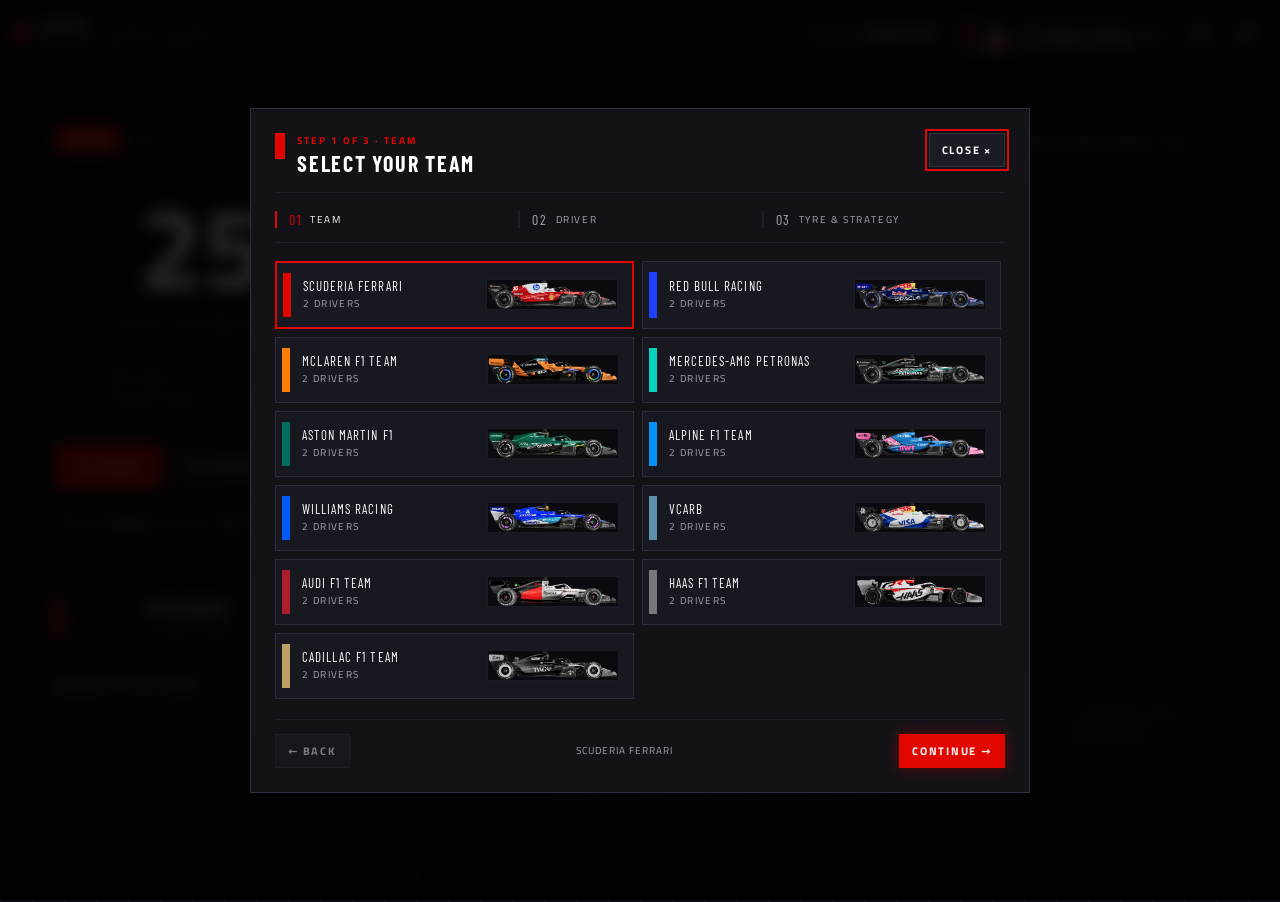
==== commit 5fab476e: "Live karaoke subtitles for every team radio + full English UI" ====
--- a/index.html
+++ b/index.html
@@ -6,7 +6,7 @@
   <meta name="description" content="PomoGP — Formula 1 themed Pomodoro / Focus Timer with telemetry, real circuits and team radio." />
   <meta name="theme-color" content="#0B0B0F" />
   <title>PomoGP · F1 Focus Timer</title>
-  <link rel="stylesheet" href="./css/styles.css?v=7" />
+  <link rel="stylesheet" href="./css/styles.css?v=8" />
   <!-- High-fidelity fallback fonts (replaced by self-hosted woff2 in /fonts when present) -->
   <link rel="preconnect" href="https://fonts.googleapis.com" />
   <link rel="preconnect" href="https://fonts.gstatic.com" crossorigin />
@@ -104,6 +104,27 @@
         <p class="shortcuts">Shortcuts: <kbd>Space</kbd> start/pause · <kbd>R</kbd> reset · <kbd>S</kbd> skip</p>
       </div>
 
+      <!-- LIVE TEAM RADIO SUBTITLES (bottom-left, synced to every audio) -->
+      <div class="card radio-card" id="radio-card" aria-label="Live team radio subtitles">
+        <div class="radio-head">
+          <span class="brand-bar radio-bar" aria-hidden="true"></span>
+          <div class="radio-id">
+            <span id="radio-code" class="radio-code">—</span>
+            <div class="radio-who">
+              <h3 id="radio-driver" class="radio-driver">Standby</h3>
+              <p class="radio-teamline"><span id="radio-dot" class="radio-dot" aria-hidden="true"></span><span id="radio-team">Radio silent</span></p>
+            </div>
+          </div>
+          <div class="radio-side">
+            <div class="eq" id="radio-eq" aria-hidden="true"><i></i><i></i><i></i><i></i><i></i></div>
+            <button id="radio-replay" class="icon-btn" title="Replay transmission" aria-label="Replay transmission">
+              <svg class="icon" viewBox="0 0 24 24" fill="none" stroke="currentColor" aria-hidden="true"><path d="M4 4v5h.582m15.356 2A8.001 8.001 0 004.582 9m0 0H9m11 11v-5h-.581m0 0a8.003 8.003 0 01-15.357-2m15.357 2H15" stroke-linecap="round" stroke-linejoin="round" stroke-width="2"/></svg>
+            </button>
+          </div>
+        </div>
+        <p id="radio-subs" class="radio-subs"><span class="w-idle">Standby for live comms…</span></p>
+      </div>
+
       <!-- Settings panel -->
       <div id="settings-panel" class="card settings" hidden>
         <div class="settings-head">
@@ -357,6 +378,6 @@
     </div>
   </dialog>
 
-  <script src="./js/app.js?v=12" defer></script>
+  <script src="./js/app.js?v=14" defer></script>
 </body>
 </html>
--- a/css/styles.css
+++ b/css/styles.css
@@ -427,3 +427,28 @@
 .lights-banner { margin: 0; width: 100%; background: var(--f1-red); color: #fff; text-align: center; font-family: var(--font-ferrari); font-size: clamp(16px, 3.4vw, 24px); letter-spacing: .12em; text-transform: uppercase; padding: 12px 16px; box-shadow: 0 0 30px rgba(225,6,0,.8); }
 .lights-banner[hidden] { display: none; }
 .lights-actions { display: flex; gap: 12px; flex-wrap: wrap; justify-content: center; }
+
+/* ═══ Live team radio subtitles (bottom-left) ═══ */
+.radio-card { padding: 18px 20px; }
+.radio-head { display: flex; align-items: center; gap: 12px; }
+.radio-bar { height: 40px; }
+.radio-id { display: flex; align-items: center; gap: 12px; min-width: 0; }
+.radio-code { font-family: var(--font-ferrari); font-style: italic; font-weight: 500; font-size: 26px; letter-spacing: .06em; color: var(--f1-red); min-width: 58px; text-align: center; background: #0b0b0f; border: 1px solid #2c2c3a; padding: 2px 8px; }
+.radio-driver { margin: 0; font-family: var(--font-ferrari); font-style: italic; font-size: 17px; letter-spacing: .06em; text-transform: uppercase; line-height: 1; }
+.radio-teamline { margin: 5px 0 0; display: flex; align-items: center; gap: 7px; font-size: 10px; letter-spacing: .14em; text-transform: uppercase; color: var(--dim); }
+.radio-dot { width: 8px; height: 8px; background: var(--graphite-2); flex: none; }
+.radio-side { margin-left: auto; display: flex; align-items: center; gap: 10px; }
+.eq { display: flex; align-items: flex-end; gap: 3px; height: 20px; padding: 3px 7px; background: #0b0b0f; border: 1px solid #2c2c3a; }
+.eq i { width: 3px; height: 4px; background: var(--graphite-2); border-radius: 2px; }
+.radio-card.playing .eq i { background: var(--f1-red); animation: eqwave .8s ease-in-out infinite; }
+.radio-card.playing .eq i:nth-child(2) { animation-duration: 1.1s; animation-delay: .2s; }
+.radio-card.playing .eq i:nth-child(3) { animation-duration: .6s; animation-delay: .4s; }
+.radio-card.playing .eq i:nth-child(4) { animation-duration: .9s; animation-delay: .1s; }
+.radio-card.playing .eq i:nth-child(5) { animation-duration: .7s; animation-delay: .3s; }
+@keyframes eqwave { 0%, 100% { height: 4px; } 50% { height: 15px; } }
+.radio-subs { margin: 14px 0 0; padding-top: 12px; border-top: 1px solid var(--graphite); font-family: var(--font-ferrari); font-style: italic; font-size: clamp(19px, 2.2vw, 25px); font-weight: 500; letter-spacing: .04em; text-transform: uppercase; line-height: 1.5; min-height: 64px; }
+.radio-subs .w { display: inline-block; margin-right: .35em; transition: color 150ms, text-shadow 150ms; }
+.w-next { color: rgba(225,6,0,.30); }
+.w-on { color: var(--f1-red); text-shadow: 0 0 18px var(--f1-red), 0 0 35px rgba(225,6,0,.45); }
+.w-done { color: var(--f1-red); opacity: .9; }
+.w-idle { color: var(--dim); font-size: 14px; font-style: normal; }
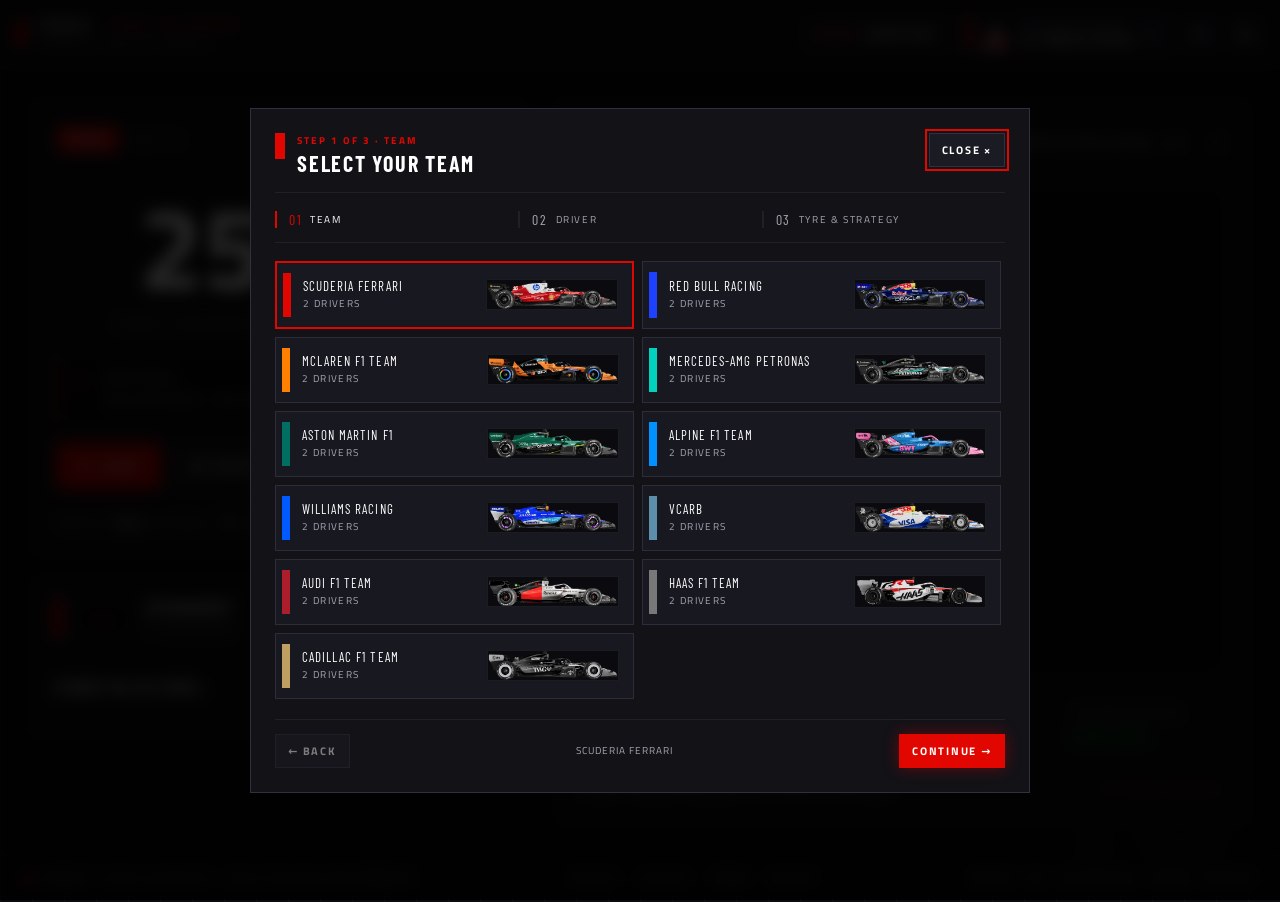
==== commit b7d2bf46: "Transcript corrections (F1 names/terms) + Magistral subtitle font stack" ====
--- a/index.html
+++ b/index.html
@@ -6,7 +6,7 @@
   <meta name="description" content="PomoGP — Formula 1 themed Pomodoro / Focus Timer with telemetry, real circuits and team radio." />
   <meta name="theme-color" content="#0B0B0F" />
   <title>PomoGP · F1 Focus Timer</title>
-  <link rel="stylesheet" href="./css/styles.css?v=8" />
+  <link rel="stylesheet" href="./css/styles.css?v=9" />
   <!-- High-fidelity fallback fonts (replaced by self-hosted woff2 in /fonts when present) -->
   <link rel="preconnect" href="https://fonts.googleapis.com" />
   <link rel="preconnect" href="https://fonts.gstatic.com" crossorigin />
--- a/css/styles.css
+++ b/css/styles.css
@@ -24,6 +24,13 @@
   font-family: 'FerrariSans';
   src: url('../fonts/FerrariSans-Medium.woff2') format('woff2');
   font-weight: 500; font-style: normal; font-display: swap;
+}
+/* Display font dei sottotitoli live (come su formuladream.app): Magistral ExtraBold
+   Italic, commerciale (vedi fonts/README.md). Fallback: Titillium Web Black Italic. */
+@font-face {
+  font-family: 'Magistral';
+  src: url('../fonts/Magistral-ExtraBoldItalic.woff2') format('woff2');
+  font-weight: 800; font-style: italic; font-display: swap;
 }
 
 :root {
@@ -446,7 +453,7 @@
 .radio-card.playing .eq i:nth-child(4) { animation-duration: .9s; animation-delay: .1s; }
 .radio-card.playing .eq i:nth-child(5) { animation-duration: .7s; animation-delay: .3s; }
 @keyframes eqwave { 0%, 100% { height: 4px; } 50% { height: 15px; } }
-.radio-subs { margin: 14px 0 0; padding-top: 12px; border-top: 1px solid var(--graphite); font-family: var(--font-ferrari); font-style: italic; font-size: clamp(19px, 2.2vw, 25px); font-weight: 500; letter-spacing: .04em; text-transform: uppercase; line-height: 1.5; min-height: 64px; }
+.radio-subs { margin: 14px 0 0; padding-top: 12px; border-top: 1px solid var(--graphite); font-family: 'Magistral', 'Titillium Web', 'Barlow Condensed', system-ui, sans-serif; font-style: italic; font-size: clamp(19px, 2.2vw, 25px); font-weight: 900; letter-spacing: .02em; text-transform: uppercase; line-height: 1.5; min-height: 64px; }
 .radio-subs .w { display: inline-block; margin-right: .35em; transition: color 150ms, text-shadow 150ms; }
 .w-next { color: rgba(225,6,0,.30); }
 .w-on { color: var(--f1-red); text-shadow: 0 0 18px var(--f1-red), 0 0 35px rgba(225,6,0,.45); }
